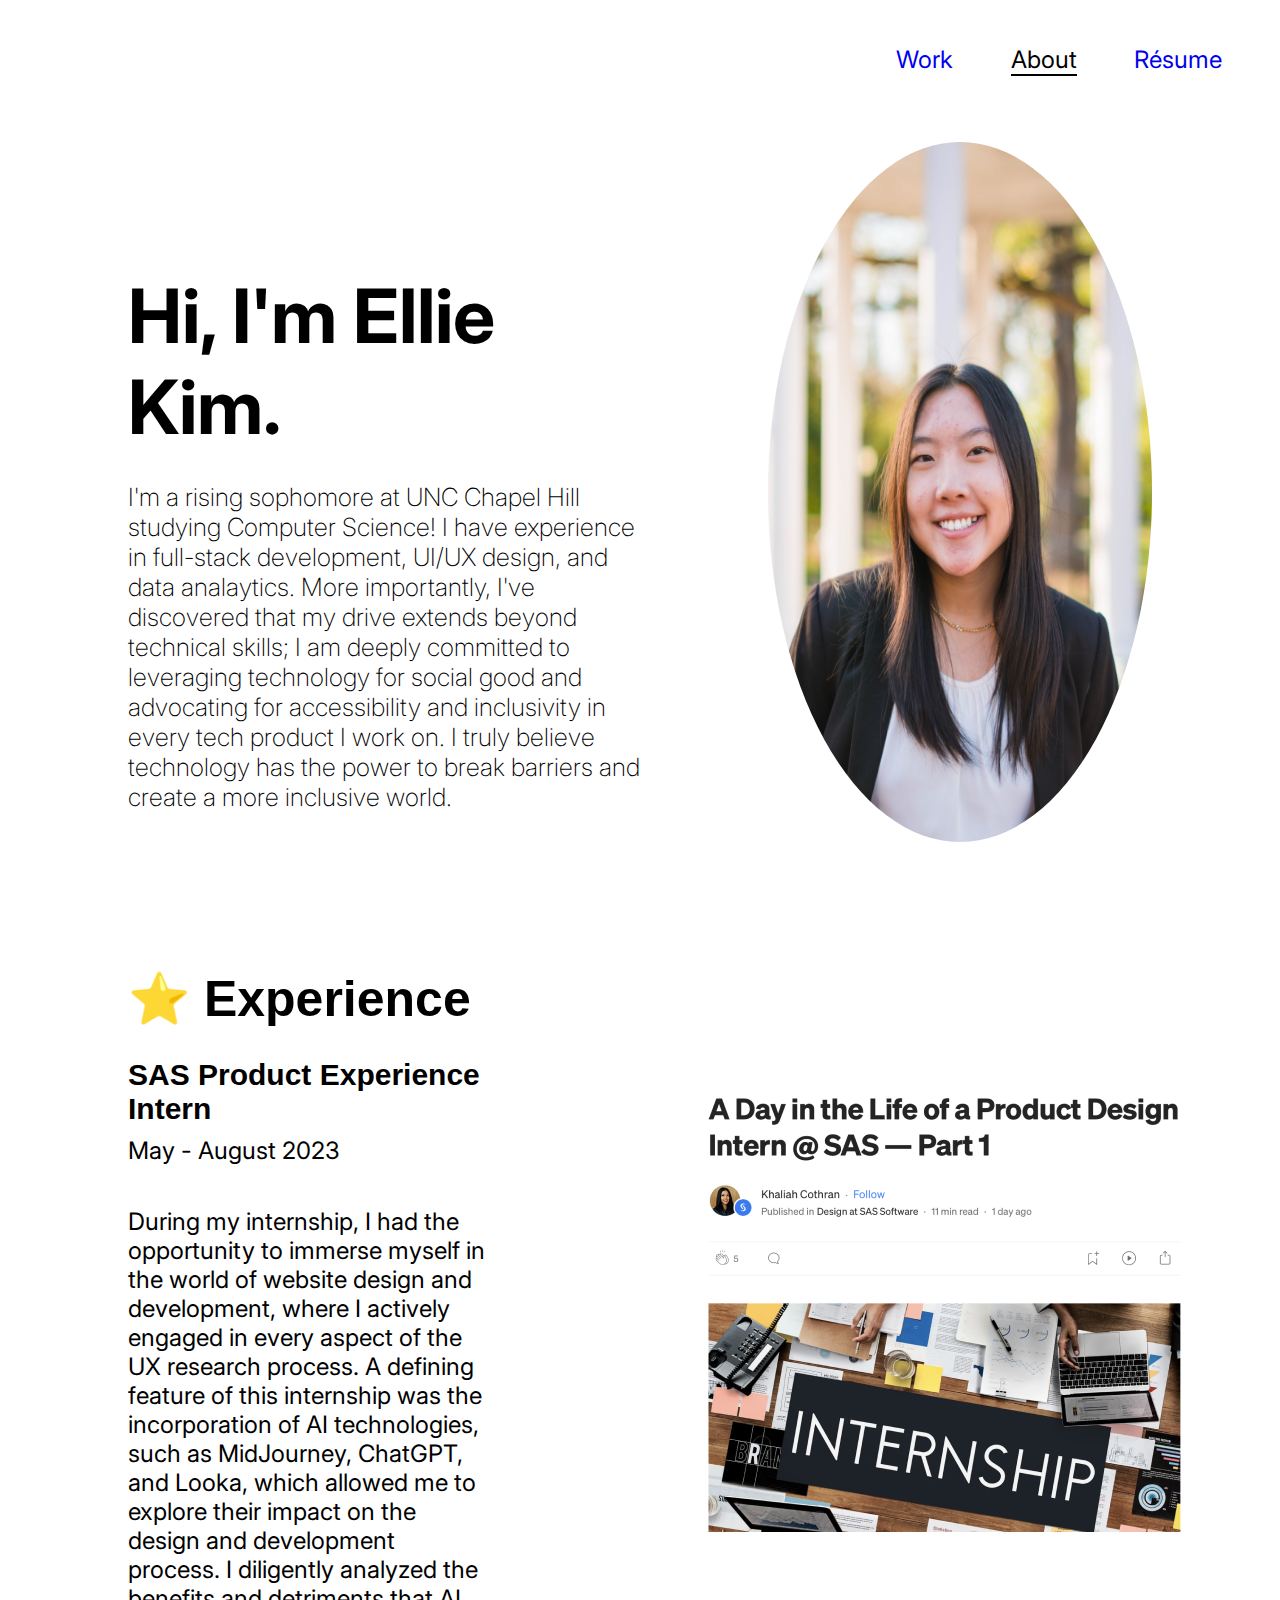
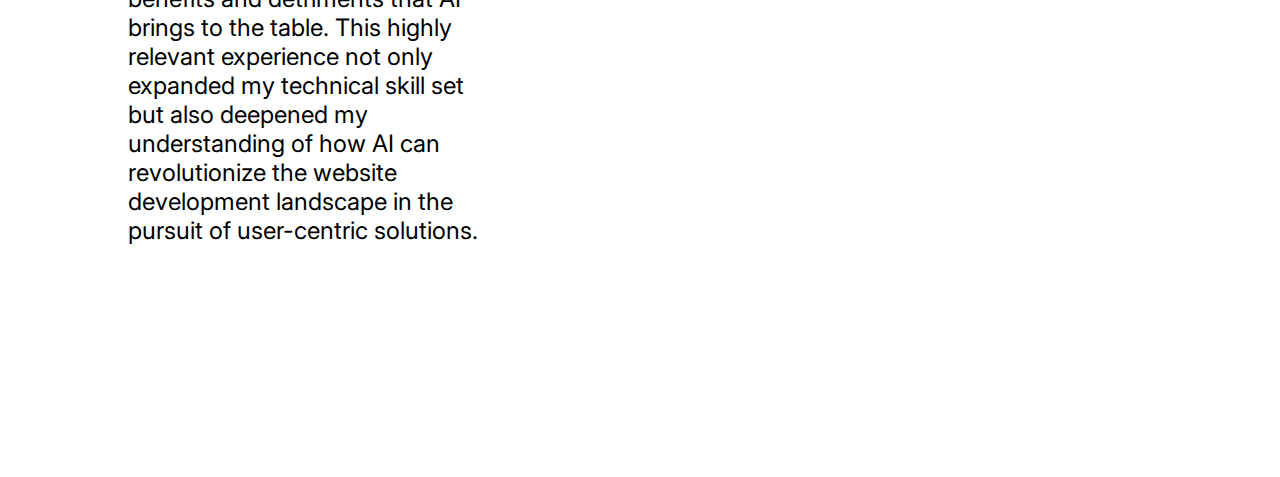
==== about.html @ 30b0d0a5 "Add files via upload" ====
<!DOCTYPE html>
<html>
    <head>
    <title>Ellie Kim - About</title>
    <link rel="preconnect" href="https://fonts.googleapis.com">
<link rel="preconnect" href="https://fonts.gstatic.com" crossorigin>
<link href="https://fonts.googleapis.com/css2?family=Inter:wght@200;700&display=swap" rel="stylesheet">
        <link href = "about-styles.css" rel = "stylesheet" type = "text/css">
    </head>
    <body>
        <div id = "navbar">
            <a href = "index.html"><p id = "work">Work</p></a>
            <p>About</p>
            <a target = "_blank" href = "https://docs.google.com/document/d/1kHKaTKi2Gh1-CuP1-AIy94Ackhm2jKI2WcAM9xgqelk/edit?usp=sharing"><p>Résume</p></a>
        </div>
        <div id = "aboutheading">
            <div id = "headingtext">
            <h1>Hi, I'm Ellie Kim.</h1>
            <h2>I'm a rising sophomore at UNC Chapel Hill studying Computer Science! I have experience in full-stack development, UI/UX design, and data analaytics.  More importantly, I've discovered that my drive extends beyond technical skills; I am deeply committed to leveraging technology for social good and advocating for accessibility and inclusivity in every tech product I work on. I truly believe technology has the power to break barriers and create a more inclusive world.</h2>
        </div>
        <img src = "headshot.jpg">
    </div>
    <div id = "ex1whole">
        <h1 class = "arial">⭐ Experience</h1>
        <div id = "ex1">
            <div id = "ex1text">
                <h3>SAS Product Experience Intern</h3>
                <p>May - August 2023</p>
                <p class = "descrip">During my internship, I had the opportunity to immerse myself in the world of website design and development, where I actively engaged in every aspect of the UX research process. A defining feature of this internship was the incorporation of AI technologies, such as MidJourney, ChatGPT, and Looka, which allowed me to explore their impact on the design and development process. I diligently analyzed the benefits and detriments that AI brings to the table. This highly relevant experience not only expanded my technical skill set but also deepened my understanding of how AI can revolutionize the website development landscape in the pursuit of user-centric solutions.</p>
            </div>
            <a target = "_blank" href = https://medium.com/sas-software-design/a-day-in-the-life-of-a-product-design-intern-sas-part-1-3091e83b2b0f><img src = "ex1img.png"></a>
    </div>
    </div>
    </body>
</html>
---- about-styles.css ----
*{
    margin: 0;
    padding: 0;
}
html{
    height: 100vh;
    font-family: "Arial";
    background: #FFF;

}
p{
    font-size: 24px;
    margin-bottom: 2px;
    font-family: "Inter";
}
h3{
    font-size: 30px;
}
h2{
    font-size: 25px;
    gap: 10px;
    font-weight: 200;
    font-family: "Inter";
    margin-bottom: 30px;
}
h1{
    font-family: "Inter";
    line-height: normal;
    font-size: 75px;
    margin-bottom: 30px;
}
#headingtext{
    display: flex;
    flex-direction: column;
    margin-top: 15%;
    margin-left: 10%;
}
#aboutheading{
    display: flex;
    flex-direction: row;
    gap: 10%;
}
#aboutheading img{
    width: 30%;
    height: auto;
    border-radius: 50%;
    margin-top: 5%;
    margin-right: 10%;
}
#navbar{
    display: flex;
    margin-left: 70%;
    width: 30%;
    gap: 15%;
}
#navbar p{
    margin-top: 45px;
}
#ex1text{
    display: flex;
    flex-direction: column;
    gap: 10px;
    margin-bottom: 20%;
}
#ex1{
    display: flex;
    gap: 10%;
}
#ex1whole{
    margin-left: 10%;
        margin-bottom: 10%;
        margin-top: 10%;
}
#ex1whole img a{
   width: 40%;
   height: 45%;
}
.arial{
    font-size: 50px;
    font-family: "Arial";
}
.descrip{
    padding-top: 30px;
}
a{
    text-decoration: none;
}
a:visited{
    color: black;
}
#navbar > p{
    border-bottom: 2px solid black;
}
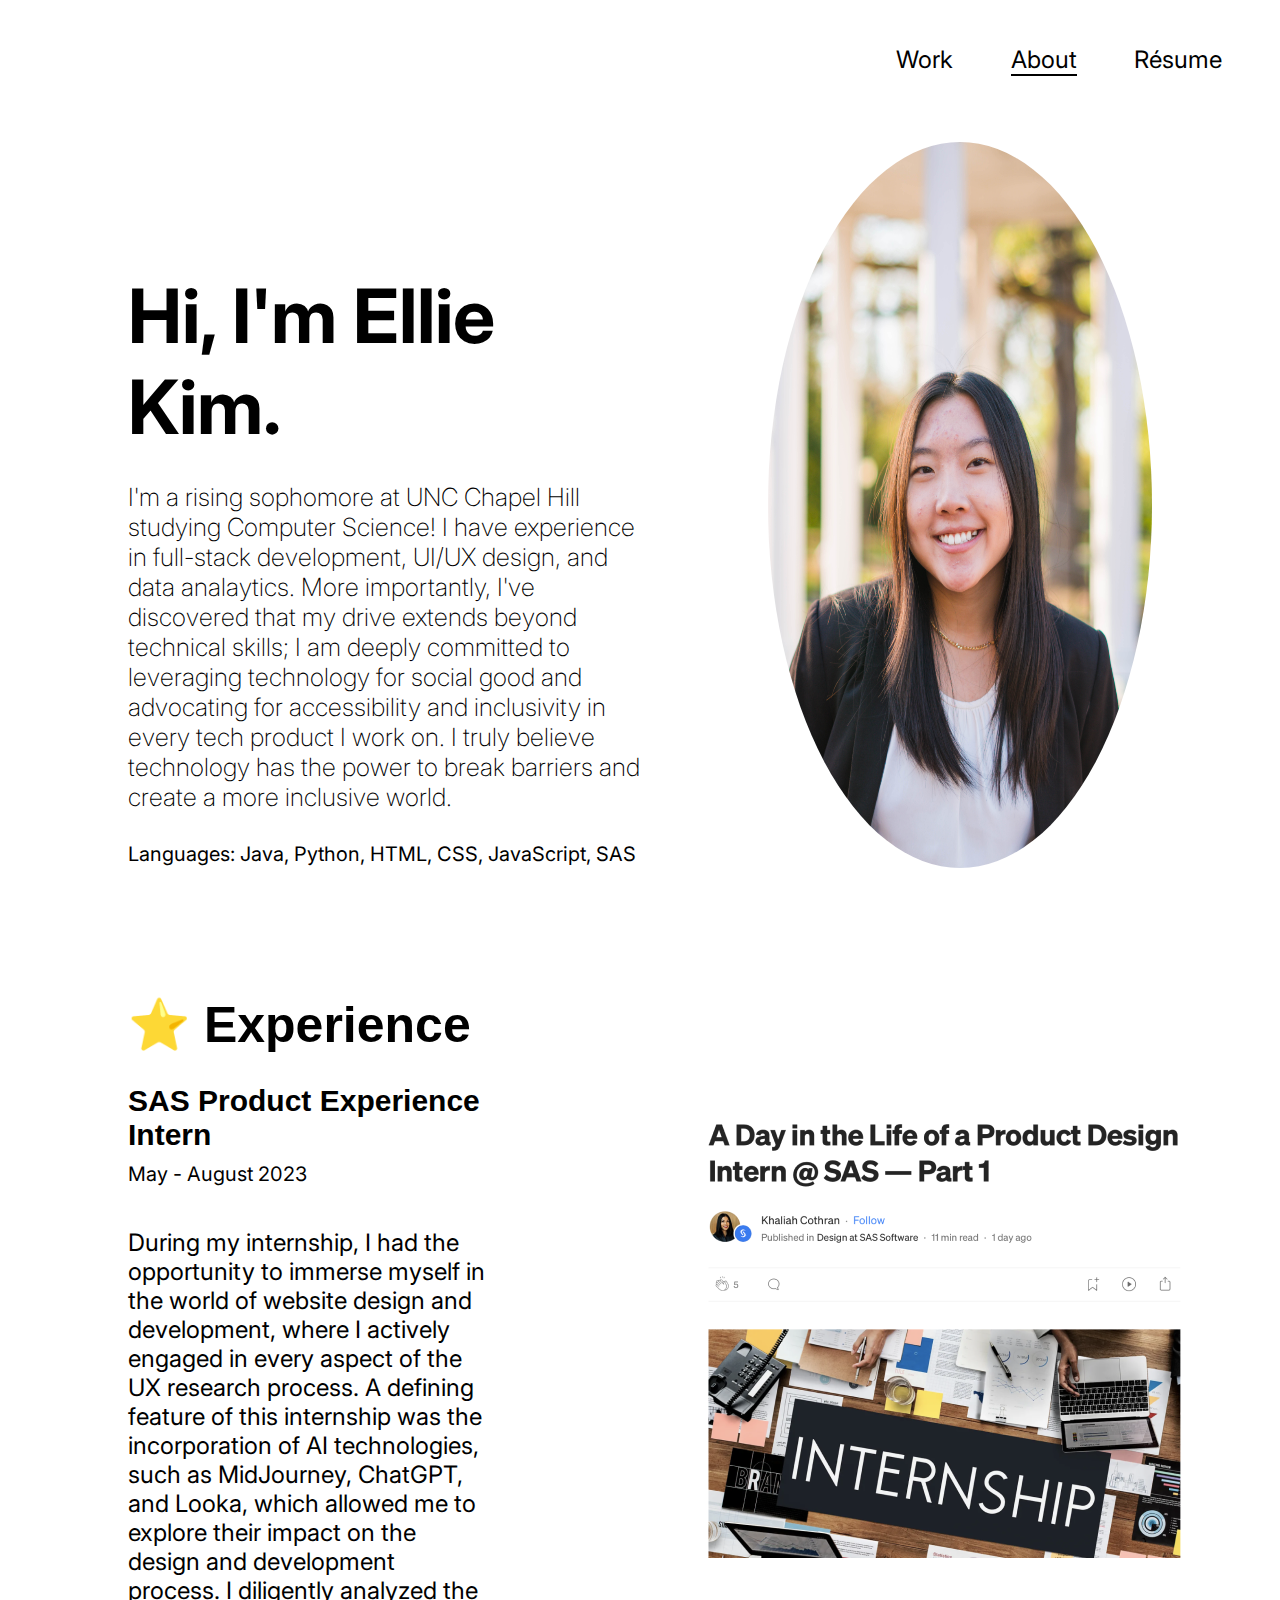
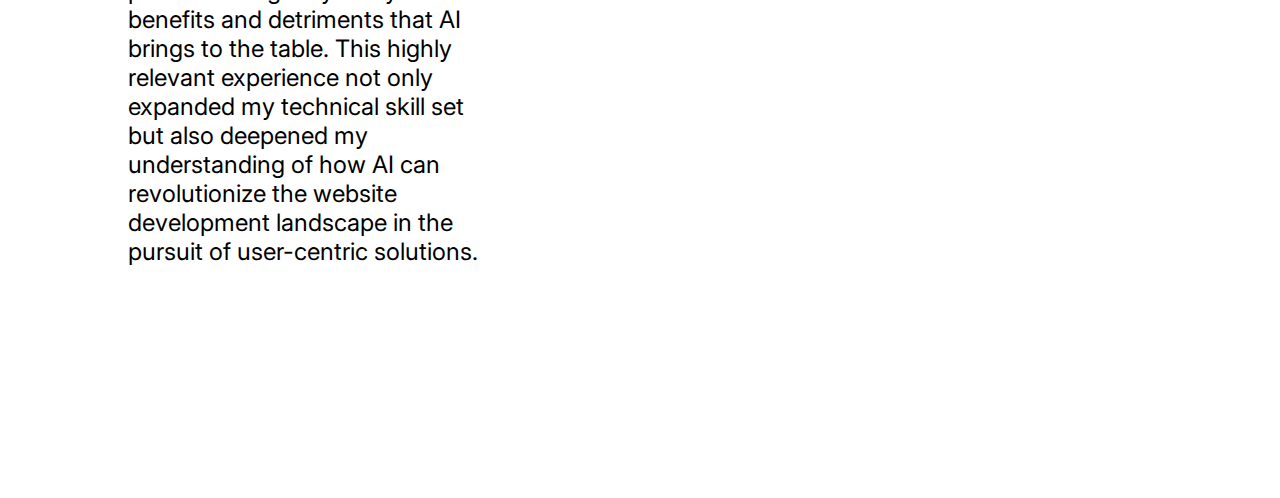
==== commit 50317ffd: "Font scale change" ====
--- a/about.html
+++ b/about.html
@@ -17,6 +17,7 @@
             <div id = "headingtext">
             <h1>Hi, I'm Ellie Kim.</h1>
             <h2>I'm a rising sophomore at UNC Chapel Hill studying Computer Science! I have experience in full-stack development, UI/UX design, and data analaytics.  More importantly, I've discovered that my drive extends beyond technical skills; I am deeply committed to leveraging technology for social good and advocating for accessibility and inclusivity in every tech product I work on. I truly believe technology has the power to break barriers and create a more inclusive world.</h2>
+            <p id = "lang">Languages: Java, Python, HTML, CSS, JavaScript, SAS</p>
         </div>
         <img src = "headshot.jpg">
     </div>
@@ -25,7 +26,7 @@
         <div id = "ex1">
             <div id = "ex1text">
                 <h3>SAS Product Experience Intern</h3>
-                <p>May - August 2023</p>
+                <p id = "lang">May - August 2023</p>
                 <p class = "descrip">During my internship, I had the opportunity to immerse myself in the world of website design and development, where I actively engaged in every aspect of the UX research process. A defining feature of this internship was the incorporation of AI technologies, such as MidJourney, ChatGPT, and Looka, which allowed me to explore their impact on the design and development process. I diligently analyzed the benefits and detriments that AI brings to the table. This highly relevant experience not only expanded my technical skill set but also deepened my understanding of how AI can revolutionize the website development landscape in the pursuit of user-centric solutions.</p>
             </div>
             <a target = "_blank" href = https://medium.com/sas-software-design/a-day-in-the-life-of-a-product-design-intern-sas-part-1-3091e83b2b0f><img src = "ex1img.png"></a>
--- a/about-styles.css
+++ b/about-styles.css
@@ -15,6 +15,9 @@
 }
 h3{
     font-size: 30px;
+}
+#lang{
+    font-size: 20px;
 }
 h2{
     font-size: 25px;
@@ -91,4 +94,7 @@
 #navbar > p{
     border-bottom: 2px solid black;
 }
+a{
+    color: black;
+}
 
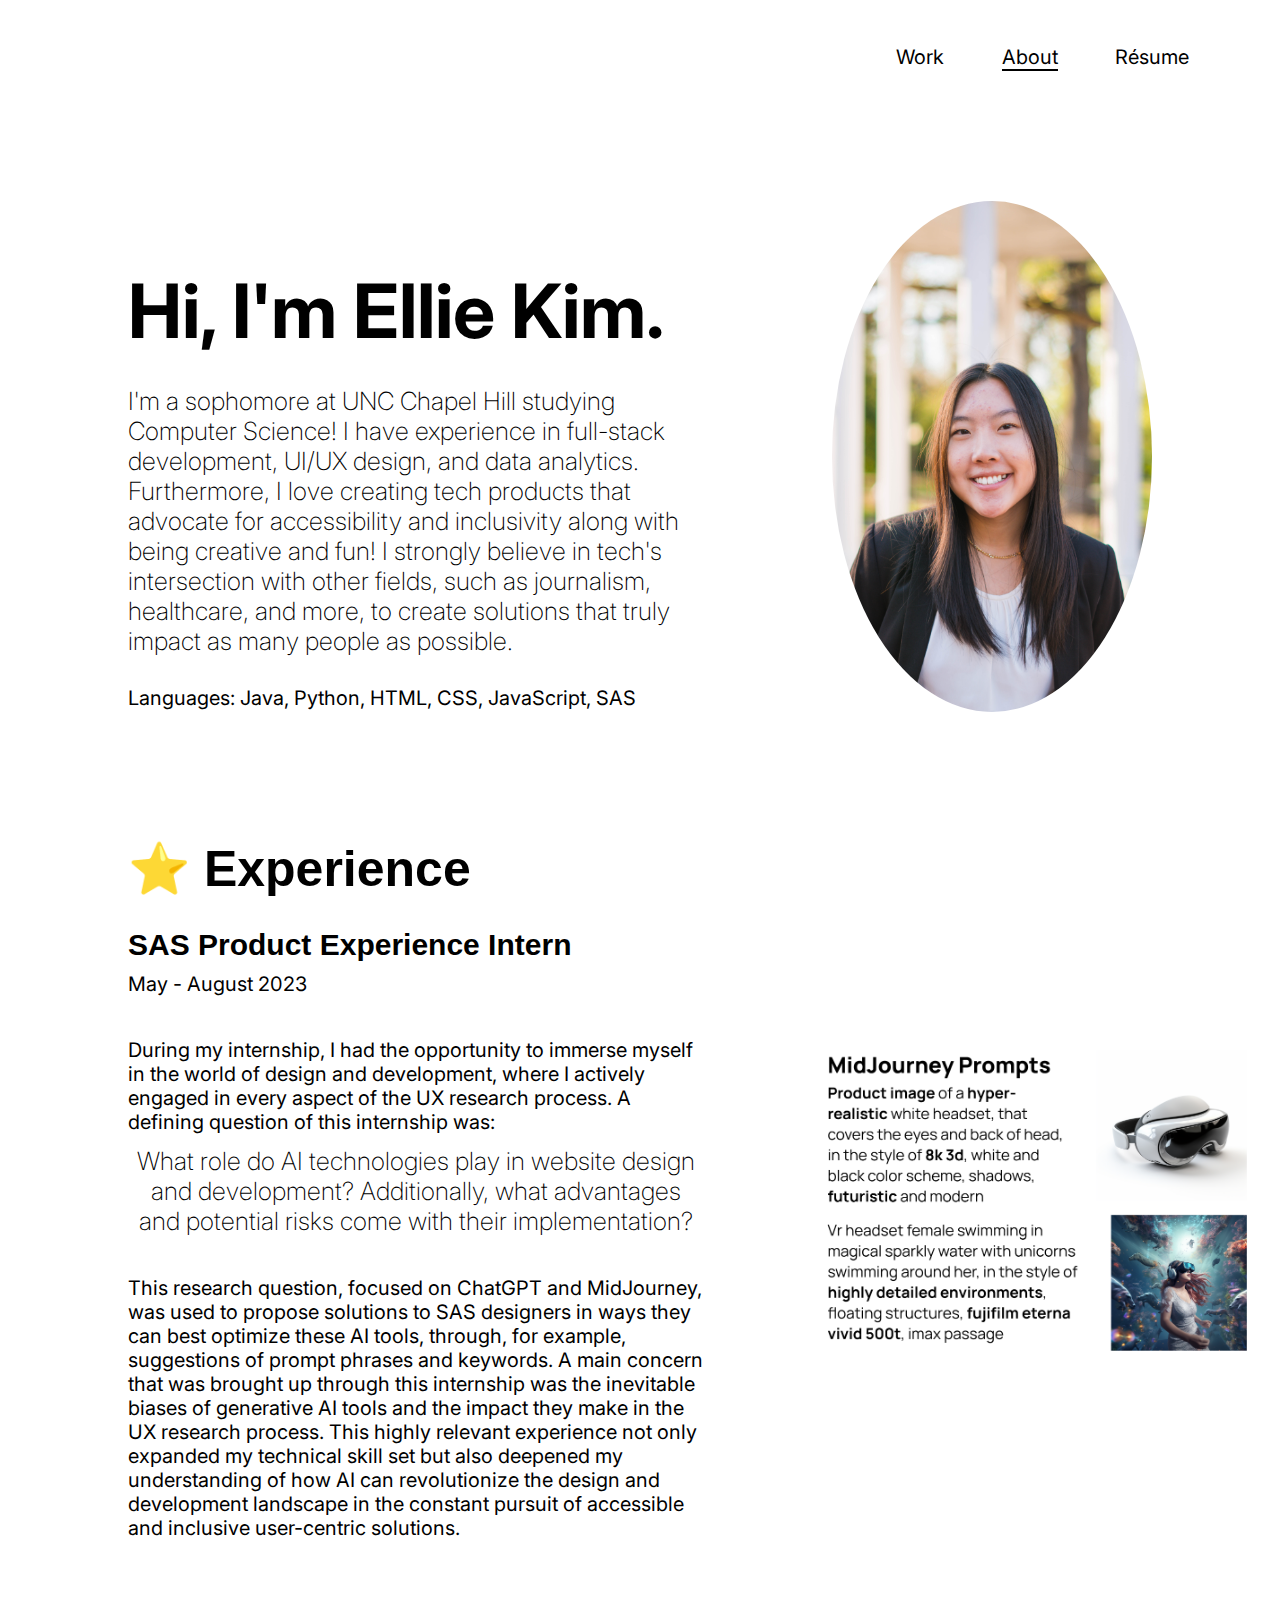
==== commit 787b0597: "SAS Experience" ====
--- a/about.html
+++ b/about.html
@@ -16,7 +16,7 @@
         <div id = "aboutheading">
             <div id = "headingtext">
             <h1>Hi, I'm Ellie Kim.</h1>
-            <h2>I'm a rising sophomore at UNC Chapel Hill studying Computer Science! I have experience in full-stack development, UI/UX design, and data analaytics.  More importantly, I've discovered that my drive extends beyond technical skills; I am deeply committed to leveraging technology for social good and advocating for accessibility and inclusivity in every tech product I work on. I truly believe technology has the power to break barriers and create a more inclusive world.</h2>
+            <h2>I'm a sophomore at UNC Chapel Hill studying Computer Science! I have experience in full-stack development, UI/UX design, and data analytics. Furthermore, I love creating tech products that advocate for accessibility and inclusivity along with being creative and fun! I strongly believe in tech's intersection with other fields, such as journalism, healthcare, and more, to create solutions that truly impact as many people as possible. </h2>
             <p id = "lang">Languages: Java, Python, HTML, CSS, JavaScript, SAS</p>
         </div>
         <img src = "headshot.jpg">
@@ -27,9 +27,11 @@
             <div id = "ex1text">
                 <h3>SAS Product Experience Intern</h3>
                 <p id = "lang">May - August 2023</p>
-                <p class = "descrip">During my internship, I had the opportunity to immerse myself in the world of website design and development, where I actively engaged in every aspect of the UX research process. A defining feature of this internship was the incorporation of AI technologies, such as MidJourney, ChatGPT, and Looka, which allowed me to explore their impact on the design and development process. I diligently analyzed the benefits and detriments that AI brings to the table. This highly relevant experience not only expanded my technical skill set but also deepened my understanding of how AI can revolutionize the website development landscape in the pursuit of user-centric solutions.</p>
+                <p class = "descrip">During my internship, I had the opportunity to immerse myself in the world of design and development, where I actively engaged in every aspect of the UX research process. A defining question of this internship was: </p>
+                <h2 id = "internquestion">What role do AI technologies play in website design and development? Additionally, what advantages and potential risks come with their implementation? </h2>
+                <p>This research question, focused on ChatGPT and MidJourney, was used to propose solutions to SAS designers in ways they can best optimize these AI tools, through, for example, suggestions of prompt phrases and keywords. A main concern that was brought up through this internship was the inevitable biases of generative AI tools and the impact they make in the UX research process. This highly relevant experience not only expanded my technical skill set but also deepened my understanding of how AI can revolutionize the design and development landscape in the constant pursuit of accessible and inclusive user-centric solutions.</p>
             </div>
-            <a target = "_blank" href = https://medium.com/sas-software-design/a-day-in-the-life-of-a-product-design-intern-sas-part-1-3091e83b2b0f><img src = "ex1img.png"></a>
+            <img src = "prompts.png" id = "prompt">
     </div>
     </div>
     </body>
--- a/about-styles.css
+++ b/about-styles.css
@@ -9,7 +9,7 @@
 
 }
 p{
-    font-size: 24px;
+    font-size: 20px;
     margin-bottom: 2px;
     font-family: "Inter";
 }
@@ -44,10 +44,10 @@
     gap: 10%;
 }
 #aboutheading img{
-    width: 30%;
+    width: 25%;
     height: auto;
     border-radius: 50%;
-    margin-top: 5%;
+    margin-top: 10%;
     margin-right: 10%;
 }
 #navbar{
@@ -97,4 +97,11 @@
 a{
     color: black;
 }
-
+#internquestion{
+    text-align: center;
+}
+#prompt{
+    width: 40%;
+    height: 20%;
+    margin-top: 10%;
+}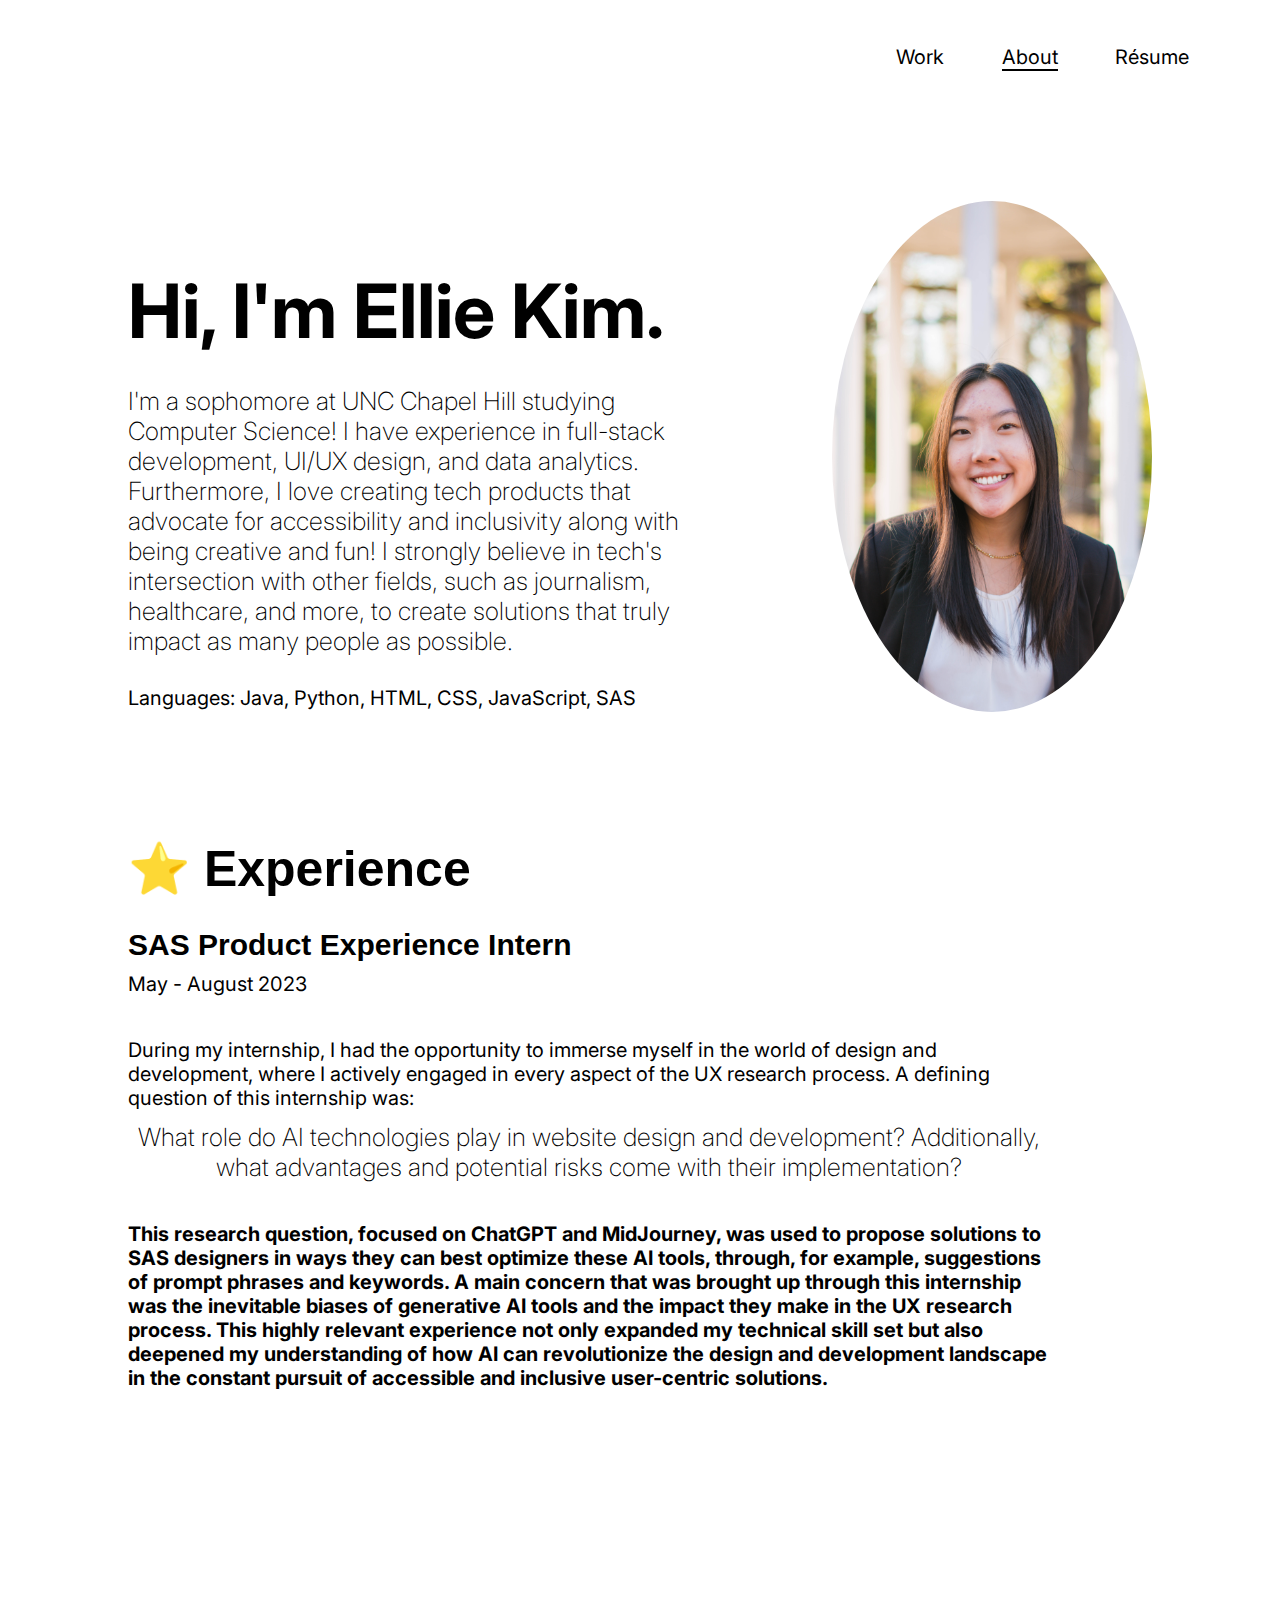
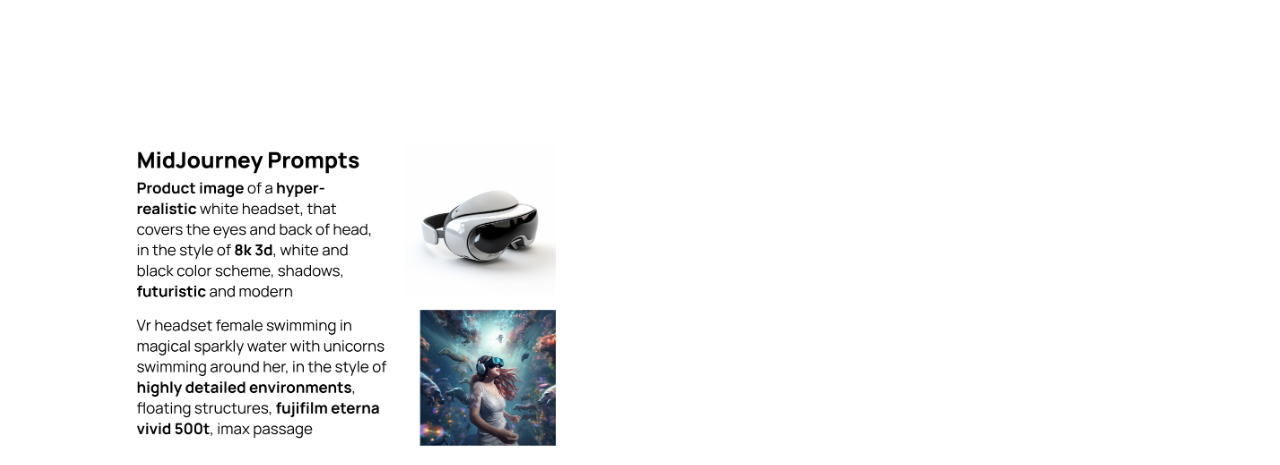
==== commit 482f23c3: "Internship Spacing" ====
--- a/about.html
+++ b/about.html
@@ -29,10 +29,10 @@
                 <p id = "lang">May - August 2023</p>
                 <p class = "descrip">During my internship, I had the opportunity to immerse myself in the world of design and development, where I actively engaged in every aspect of the UX research process. A defining question of this internship was: </p>
                 <h2 id = "internquestion">What role do AI technologies play in website design and development? Additionally, what advantages and potential risks come with their implementation? </h2>
-                <p>This research question, focused on ChatGPT and MidJourney, was used to propose solutions to SAS designers in ways they can best optimize these AI tools, through, for example, suggestions of prompt phrases and keywords. A main concern that was brought up through this internship was the inevitable biases of generative AI tools and the impact they make in the UX research process. This highly relevant experience not only expanded my technical skill set but also deepened my understanding of how AI can revolutionize the design and development landscape in the constant pursuit of accessible and inclusive user-centric solutions.</p>
+                <p><strong>This research question, focused on ChatGPT and MidJourney, was used to propose solutions to SAS designers in ways they can best optimize these AI tools, through, for example, suggestions of prompt phrases and keywords. A main concern that was brought up through this internship was the inevitable biases of generative AI tools and the impact they make in the UX research process. This highly relevant experience not only expanded my technical skill set but also deepened my understanding of how AI can revolutionize the design and development landscape in the constant pursuit of accessible and inclusive user-centric solutions.</strong></p>
             </div>
-            <img src = "prompts.png" id = "prompt">
     </div>
+    <img src = "prompts.png" id = "prompt">
     </div>
     </body>
 </html>
--- a/about-styles.css
+++ b/about-styles.css
@@ -64,6 +64,8 @@
     flex-direction: column;
     gap: 10px;
     margin-bottom: 20%;
+    width: 80%;
+    margin-right: 10%;
 }
 #ex1{
     display: flex;
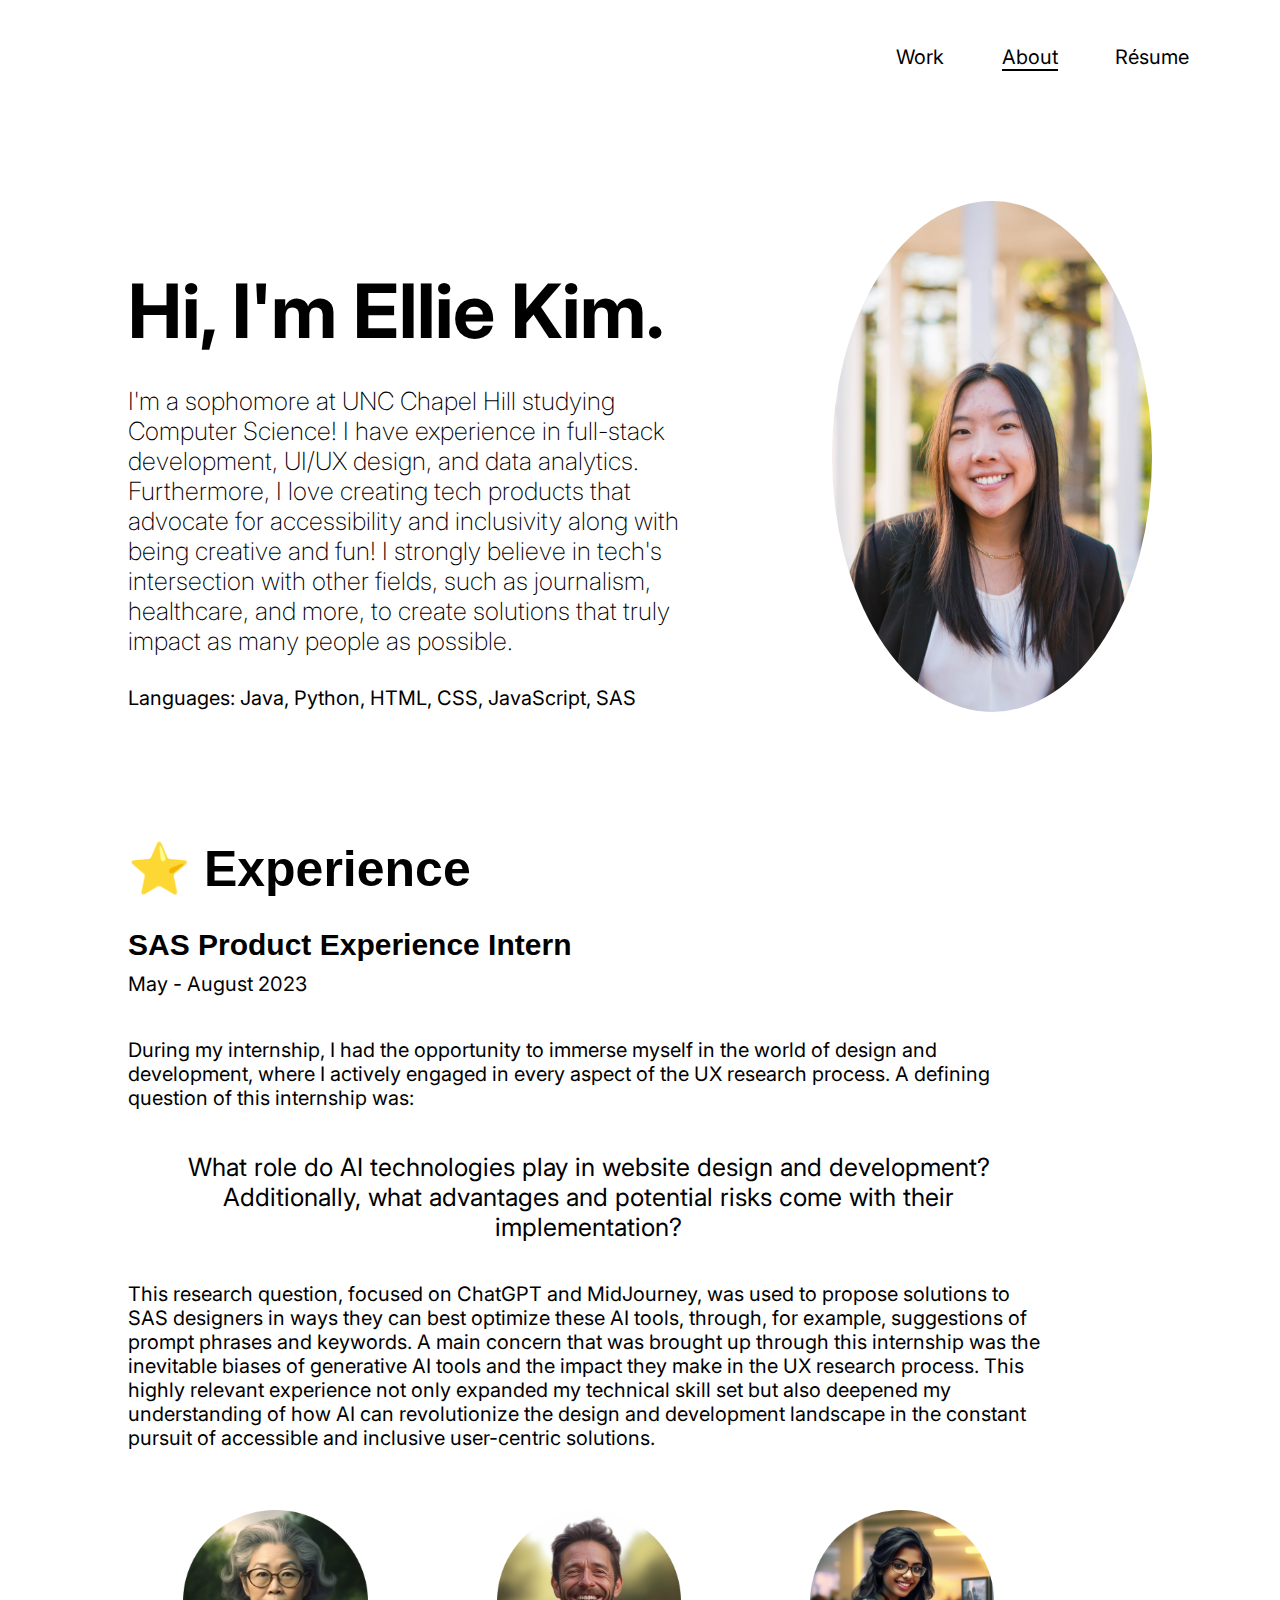
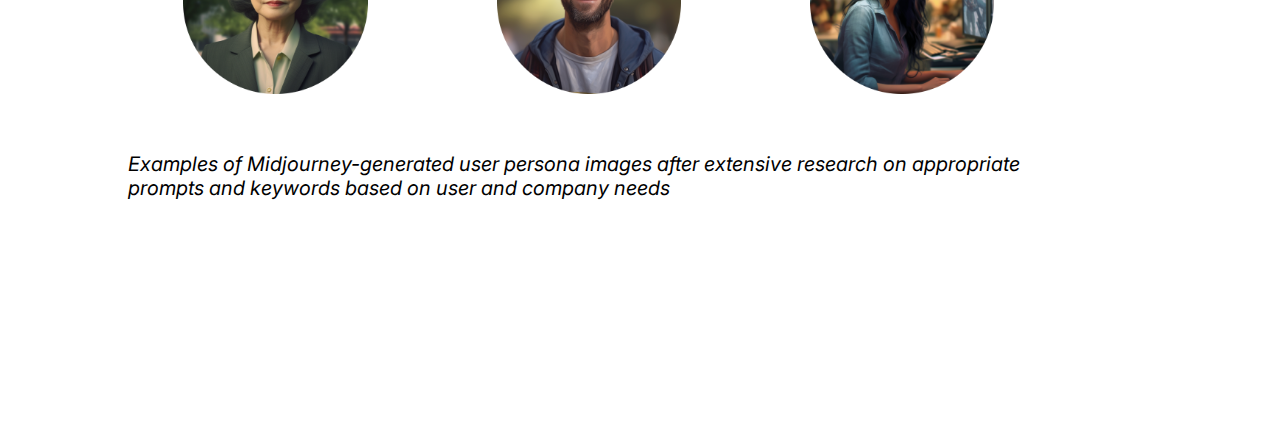
==== commit 776a1d3e: "User Persona Images" ====
--- a/about.html
+++ b/about.html
@@ -28,13 +28,19 @@
                 <h3>SAS Product Experience Intern</h3>
                 <p id = "lang">May - August 2023</p>
                 <p class = "descrip">During my internship, I had the opportunity to immerse myself in the world of design and development, where I actively engaged in every aspect of the UX research process. A defining question of this internship was: </p>
-                <h2 id = "internquestion">What role do AI technologies play in website design and development? Additionally, what advantages and potential risks come with their implementation? </h2>
-                <p><strong>This research question, focused on ChatGPT and MidJourney, was used to propose solutions to SAS designers in ways they can best optimize these AI tools, through, for example, suggestions of prompt phrases and keywords. A main concern that was brought up through this internship was the inevitable biases of generative AI tools and the impact they make in the UX research process. This highly relevant experience not only expanded my technical skill set but also deepened my understanding of how AI can revolutionize the design and development landscape in the constant pursuit of accessible and inclusive user-centric solutions.</strong></p>
+                <h2 id = "internquestion"><strong>What role do AI technologies play in website design and development? Additionally, what advantages and potential risks come with their implementation?</strong> </h2>
+                <p>This research question, focused on ChatGPT and MidJourney, was used to propose solutions to SAS designers in ways they can best optimize these AI tools, through, for example, suggestions of prompt phrases and keywords. A main concern that was brought up through this internship was the inevitable biases of generative AI tools and the impact they make in the UX research process. This highly relevant experience not only expanded my technical skill set but also deepened my understanding of how AI can revolutionize the design and development landscape in the constant pursuit of accessible and inclusive user-centric solutions.</p>
             </div>
     </div>
-    <img src = "prompts.png" id = "prompt">
+    <div id = "container">
+        <img src = "headshot1.png" id = "wireframe1">
+        <img src = "headshot2.png" id = "wireframe2">
+        <img src = "headshot3.png" id = "wireframe3">
     </div>
+    <p id = "descriptionheadshot"><em>Examples of Midjourney-generated user persona images after extensive research on appropriate prompts and keywords based on user and company needs</em></p>
+
     </body>
+    <script src = "index.js"></script>
 </html>
 
 
--- a/about-styles.css
+++ b/about-styles.css
@@ -63,9 +63,8 @@
     display: flex;
     flex-direction: column;
     gap: 10px;
-    margin-bottom: 20%;
+    margin-bottom: 5%;
     width: 80%;
-    margin-right: 10%;
 }
 #ex1{
     display: flex;
@@ -101,9 +100,39 @@
 }
 #internquestion{
     text-align: center;
+    margin-top: 30px;
 }
 #prompt{
     width: 40%;
     height: 20%;
     margin-top: 10%;
+}
+#container{
+    display: flex;
+    flex-direction: row;
+    margin-right: 10%;
+    gap: 14%;
+    padding-bottom: 5%;
+    width: 80%;
+    align-items: center;
+    justify-content: center;
+}
+
+#wireframe1{
+    height: 20%;
+    width: 20%;
+}
+
+#wireframe2{
+    width: 20%;
+    height: 20%;
+}
+
+#wireframe3{
+    width: 20%;
+    height: 20%;
+}
+#descriptionheadshot{
+    padding-bottom: 20%;
+    width: 80%;
 }